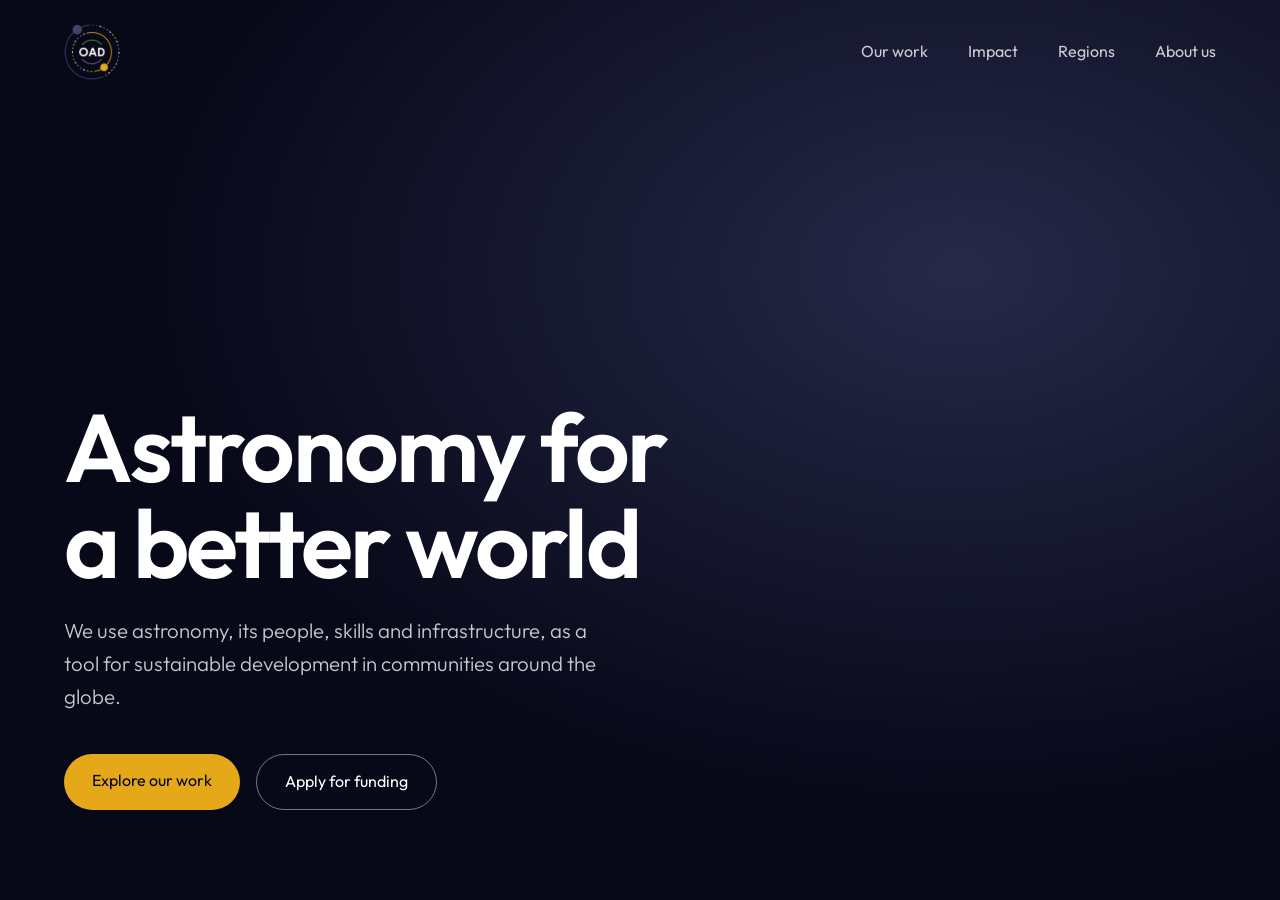
==== oad-concept/index.html @ fdd1cf69 "First version of hero section" ====
<!DOCTYPE html>
<html lang="en">
<head>
  <meta charset="UTF-8">
  <meta name="viewport" content="width=device-width, initial-scale=1">
  <title>IAU Office of Astronomy for Development</title>
  <meta name="description" content="The OAD uses astronomy as a tool for sustainable development around the world.">

  <!-- Font: Outfit from Google Fonts (we'll add Space Grotesk when we build the impact numbers) -->
  <link rel="preconnect" href="https://fonts.googleapis.com">
  <link rel="preconnect" href="https://fonts.gstatic.com" crossorigin>
  <link href="https://fonts.googleapis.com/css2?family=Outfit:wght@300;400;600&display=swap" rel="stylesheet">

  <link rel="stylesheet" href="css/styles.css">
</head>
<body>

  <!-- HEADER: sits on top of the hero, transparent background -->
  <header class="site-header">
    <a href="/" class="logo">
      <img src="assets/images/oad-symbol.png" alt="IAU Office of Astronomy for Development home" width="56" height="56">
    </a>

    <nav aria-label="Main">
      <ul class="nav-links">
        <li><a href="#work">Our work</a></li>
        <li><a href="#impact">Impact</a></li>
        <li><a href="#regions">Regions</a></li>
        <li><a href="#about">About us</a></li>
      </ul>
    </nav>
  </header>

  <main>
    <!-- HERO: the first screen. The night-sky video will go inside here next lesson. -->
    <section class="hero">
      <div class="hero-content">
        <h1>Astronomy for a better world</h1>
        <p class="hero-text">
          We use astronomy, its people, skills and infrastructure,
          as a tool for sustainable development in communities around the globe.
        </p>
        <div class="hero-actions">
          <a href="#work" class="button button-primary">Explore our work</a>
          <a href="#apply" class="button button-secondary">Apply for funding</a>
        </div>
      </div>
    </section>
  </main>

</body>
</html>
---- oad-concept/css/styles.css ----
/* =========================================
   1. DESIGN TOKENS
   Every colour and font is defined once here.
   ========================================= */
:root {
  --color-bg: #070818;       /* night sky: black tinted towards the logo's navy */
  --color-text: #FFFFFF;
  --color-text-soft: rgba(255, 255, 255, 0.78);
  --color-accent: #E4A818;   /* amber */
  --color-green: #54A030;
  --color-purple: #846898;
  --color-navy: #404470;

  --font-main: "Outfit", sans-serif;

  --space-page: clamp(1.25rem, 5vw, 4rem);  /* gap between content and screen edge */
}


/* =========================================
   2. RESET
   Browsers add their own default margins.
   We remove them so we start from zero.
   ========================================= */
*,
*::before,
*::after {
  box-sizing: border-box;
  margin: 0;
  padding: 0;
}

body {
  background-color: var(--color-bg);
  color: var(--color-text);
  font-family: var(--font-main);
  font-weight: 300;
  line-height: 1.6;
}

img {
  display: block;
  max-width: 100%;
}

a {
  color: inherit;
  text-decoration: none;
}

/* Visible outline when navigating with the keyboard (Tab key) */
:focus-visible {
  outline: 2px solid var(--color-accent);
  outline-offset: 4px;
}


/* =========================================
   3. HEADER
   ========================================= */
.site-header {
  position: absolute;   /* floats on top of the hero instead of pushing it down */
  top: 0;
  left: 0;
  right: 0;
  z-index: 10;

  display: flex;
  justify-content: space-between;
  align-items: center;
  padding: 1.5rem var(--space-page);
}

.nav-links {
  display: flex;
  gap: 2.5rem;
  list-style: none;
}

.nav-links a {
  font-weight: 400;
  font-size: 1rem;
  color: var(--color-text-soft);
  transition: color 0.2s;
}

.nav-links a:hover {
  color: var(--color-text);
}


/* =========================================
   4. HERO
   ========================================= */
.hero {
  position: relative;
  min-height: 100vh;    /* at least the full height of the screen */
  min-height: 100svh;   /* newer unit that behaves better on phones */

  display: flex;
  align-items: flex-end;   /* push the content to the bottom */
  padding: 8rem var(--space-page) clamp(3rem, 10vh, 6rem);

  /* PLACEHOLDER until the video arrives: a soft navy glow */
  background:
    radial-gradient(ellipse at 75% 30%, rgba(64, 68, 112, 0.55), transparent 60%),
    var(--color-bg);
}

.hero-content {
  max-width: 44rem;
}

.hero h1 {
  font-weight: 600;
  font-size: clamp(2.75rem, 7.5vw, 6.5rem);  /* min, preferred, max */
  line-height: 1;
  letter-spacing: -0.03em;
  max-width: 11ch;       /* about 11 characters per line */
  text-wrap: balance;    /* lets the browser even out the line lengths */
}

.hero-text {
  margin-top: 1.5rem;
  max-width: 34rem;
  font-size: clamp(1.05rem, 1.6vw, 1.3rem);
  color: var(--color-text-soft);
}

.hero-actions {
  display: flex;
  flex-wrap: wrap;
  gap: 1rem;
  margin-top: 2.5rem;
}


/* =========================================
   5. BUTTONS
   ========================================= */
.button {
  display: inline-block;
  padding: 0.9rem 1.75rem;
  border-radius: 999px;   /* fully rounded ends, echoing the logo's circles */
  font-weight: 400;
  font-size: 1rem;
  transition: background-color 0.2s, border-color 0.2s;
}

.button-primary {
  background-color: var(--color-accent);
  color: var(--color-bg);
}

.button-primary:hover {
  background-color: #F2BC3A;
}

.button-secondary {
  border: 1px solid rgba(255, 255, 255, 0.45);
}

.button-secondary:hover {
  border-color: var(--color-text);
}


/* =========================================
   6. SMALL SCREENS
   Rules inside here only apply when the screen
   is 720px wide or less (phones, small tablets).
   ========================================= */
@media (max-width: 720px) {
  .nav-links {
    display: none;   /* temporary: we'll build a mobile menu later */
  }
}
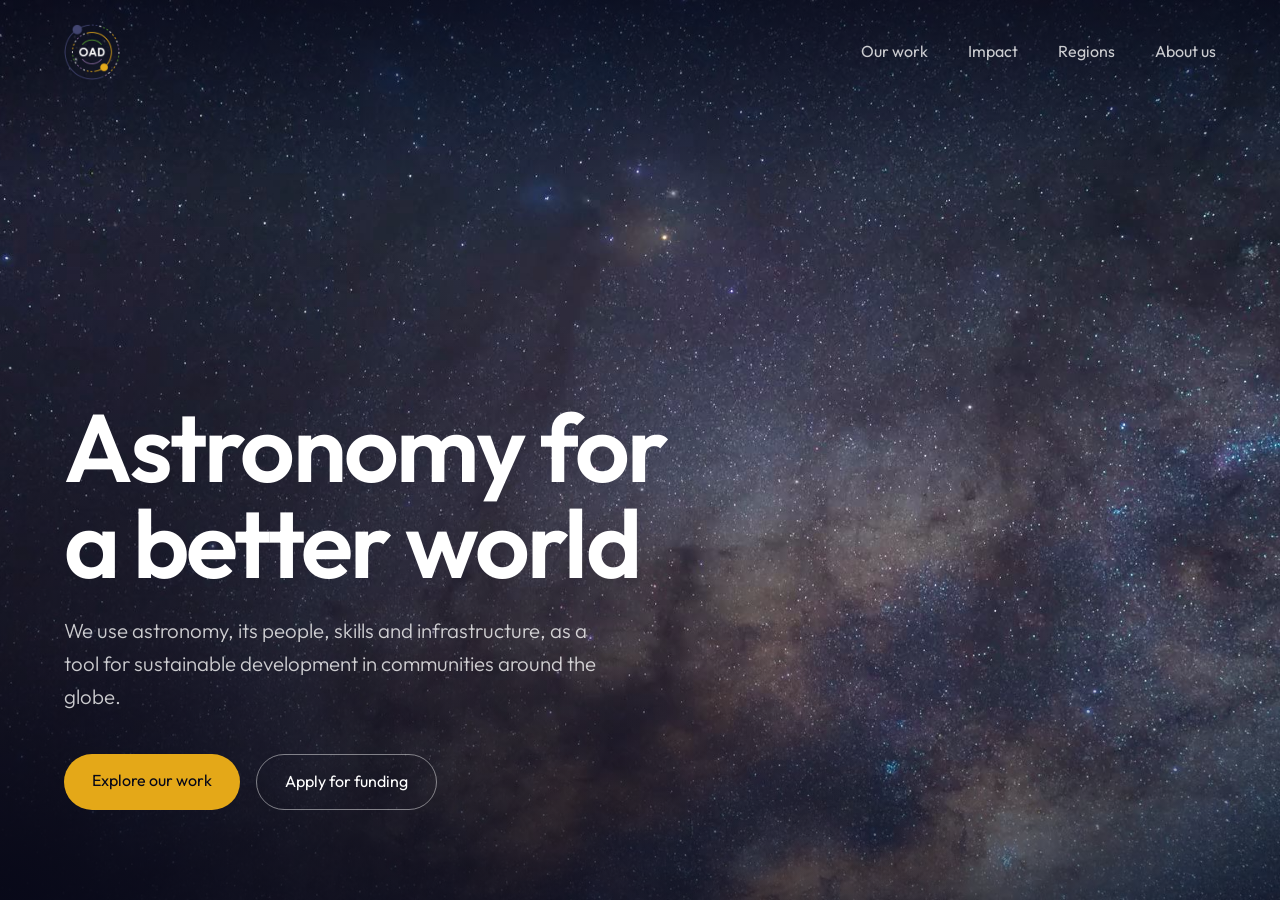
==== commit ce7a8d85: "Add Milky Way hero video with seamless loop" ====
--- a/oad-concept/index.html
+++ b/oad-concept/index.html
@@ -32,8 +32,26 @@
   </header>
 
   <main>
-    <!-- HERO: the first screen. The night-sky video will go inside here next lesson. -->
+    <!-- HERO: the first screen -->
     <section class="hero">
+
+      <!-- Background video. It starts empty on purpose: js/main.js only adds
+           the video files on screens where it makes sense (see that file).
+           Everyone else sees the poster image. -->
+      <video
+        class="hero-video"
+        muted
+        loop
+        playsinline
+        preload="none"
+        poster="assets/video/milky-way-poster.jpg"
+        data-src="assets/video/milky-way.mp4"
+        aria-hidden="true">
+      </video>
+
+      <!-- Dark gradient between the video and the text, so the text stays readable -->
+      <div class="hero-overlay"></div>
+
       <div class="hero-content">
         <h1>Astronomy for a better world</h1>
         <p class="hero-text">
@@ -45,8 +63,21 @@
           <a href="#apply" class="button button-secondary">Apply for funding</a>
         </div>
       </div>
+
+      <!-- Pause button for the video (hidden until the video actually plays) -->
+      <button class="video-toggle" type="button" aria-label="Pause background video" hidden>
+        <svg class="icon-pause" viewBox="0 0 24 24" width="18" height="18" aria-hidden="true">
+          <rect x="6" y="5" width="4" height="14" rx="1" fill="currentColor"/>
+          <rect x="14" y="5" width="4" height="14" rx="1" fill="currentColor"/>
+        </svg>
+        <svg class="icon-play" viewBox="0 0 24 24" width="18" height="18" aria-hidden="true">
+          <path d="M8 5.5v13a1 1 0 0 0 1.5.86l10.5-6.5a1 1 0 0 0 0-1.72L9.5 4.64A1 1 0 0 0 8 5.5z" fill="currentColor"/>
+        </svg>
+      </button>
     </section>
   </main>
 
+  <!-- JavaScript goes last, so the page content loads first -->
+  <script src="js/main.js" defer></script>
 </body>
 </html>
--- a/oad-concept/css/styles.css
+++ b/oad-concept/css/styles.css
@@ -101,13 +101,38 @@
   align-items: flex-end;   /* push the content to the bottom */
   padding: 8rem var(--space-page) clamp(3rem, 10vh, 6rem);
 
-  /* PLACEHOLDER until the video arrives: a soft navy glow */
+  overflow: hidden;   /* anything bigger than the hero gets cut off */
+  background-color: var(--color-bg);
+}
+
+/* The video fills the whole hero, like a background image.
+   The hero is the stack: video (bottom) -> overlay -> content (top) */
+.hero-video {
+  position: absolute;
+  inset: 0;            /* shorthand for top: 0; right: 0; bottom: 0; left: 0 */
+  width: 100%;
+  height: 100%;
+  object-fit: cover;   /* fill the space, cropping edges instead of stretching */
+  z-index: 0;
+}
+
+.hero-overlay {
+  position: absolute;
+  inset: 0;
+  z-index: 1;
+  /* Gradients layered on top of each other:
+     1. top edge, behind the navigation
+     2. a soft glow of darkness from the bottom-left corner, behind the text
+     3. a light fade along the bottom, so the next section blends in */
   background:
-    radial-gradient(ellipse at 75% 30%, rgba(64, 68, 112, 0.55), transparent 60%),
-    var(--color-bg);
+    linear-gradient(to bottom, rgba(7, 8, 24, 0.7) 0%, transparent 20%),
+    radial-gradient(ellipse 75% 80% at 0% 100%, rgba(7, 8, 24, 0.9) 0%, rgba(7, 8, 24, 0.55) 45%, transparent 100%),
+    linear-gradient(to top, rgba(7, 8, 24, 0.6) 0%, transparent 30%);
 }
 
 .hero-content {
+  position: relative;  /* needed so z-index works */
+  z-index: 2;
   max-width: 44rem;
 }
 
@@ -166,7 +191,42 @@
 
 
 /* =========================================
-   6. SMALL SCREENS
+   6. VIDEO PAUSE BUTTON
+   ========================================= */
+.video-toggle {
+  position: absolute;
+  right: var(--space-page);
+  bottom: clamp(3rem, 10vh, 6rem);
+  z-index: 2;
+
+  display: grid;
+  place-items: center;   /* centres the icon */
+  width: 2.75rem;
+  height: 2.75rem;
+  border-radius: 50%;
+  border: 1px solid rgba(255, 255, 255, 0.45);
+  background: rgba(7, 8, 24, 0.35);
+  color: var(--color-text);
+  cursor: pointer;
+  transition: border-color 0.2s;
+}
+
+.video-toggle:hover {
+  border-color: var(--color-text);
+}
+
+.video-toggle[hidden] {
+  display: none;
+}
+
+/* Show the pause icon while playing, the play icon while paused */
+.video-toggle .icon-play { display: none; }
+.video-toggle.is-paused .icon-play { display: block; }
+.video-toggle.is-paused .icon-pause { display: none; }
+
+
+/* =========================================
+   7. SMALL SCREENS
    Rules inside here only apply when the screen
    is 720px wide or less (phones, small tablets).
    ========================================= */
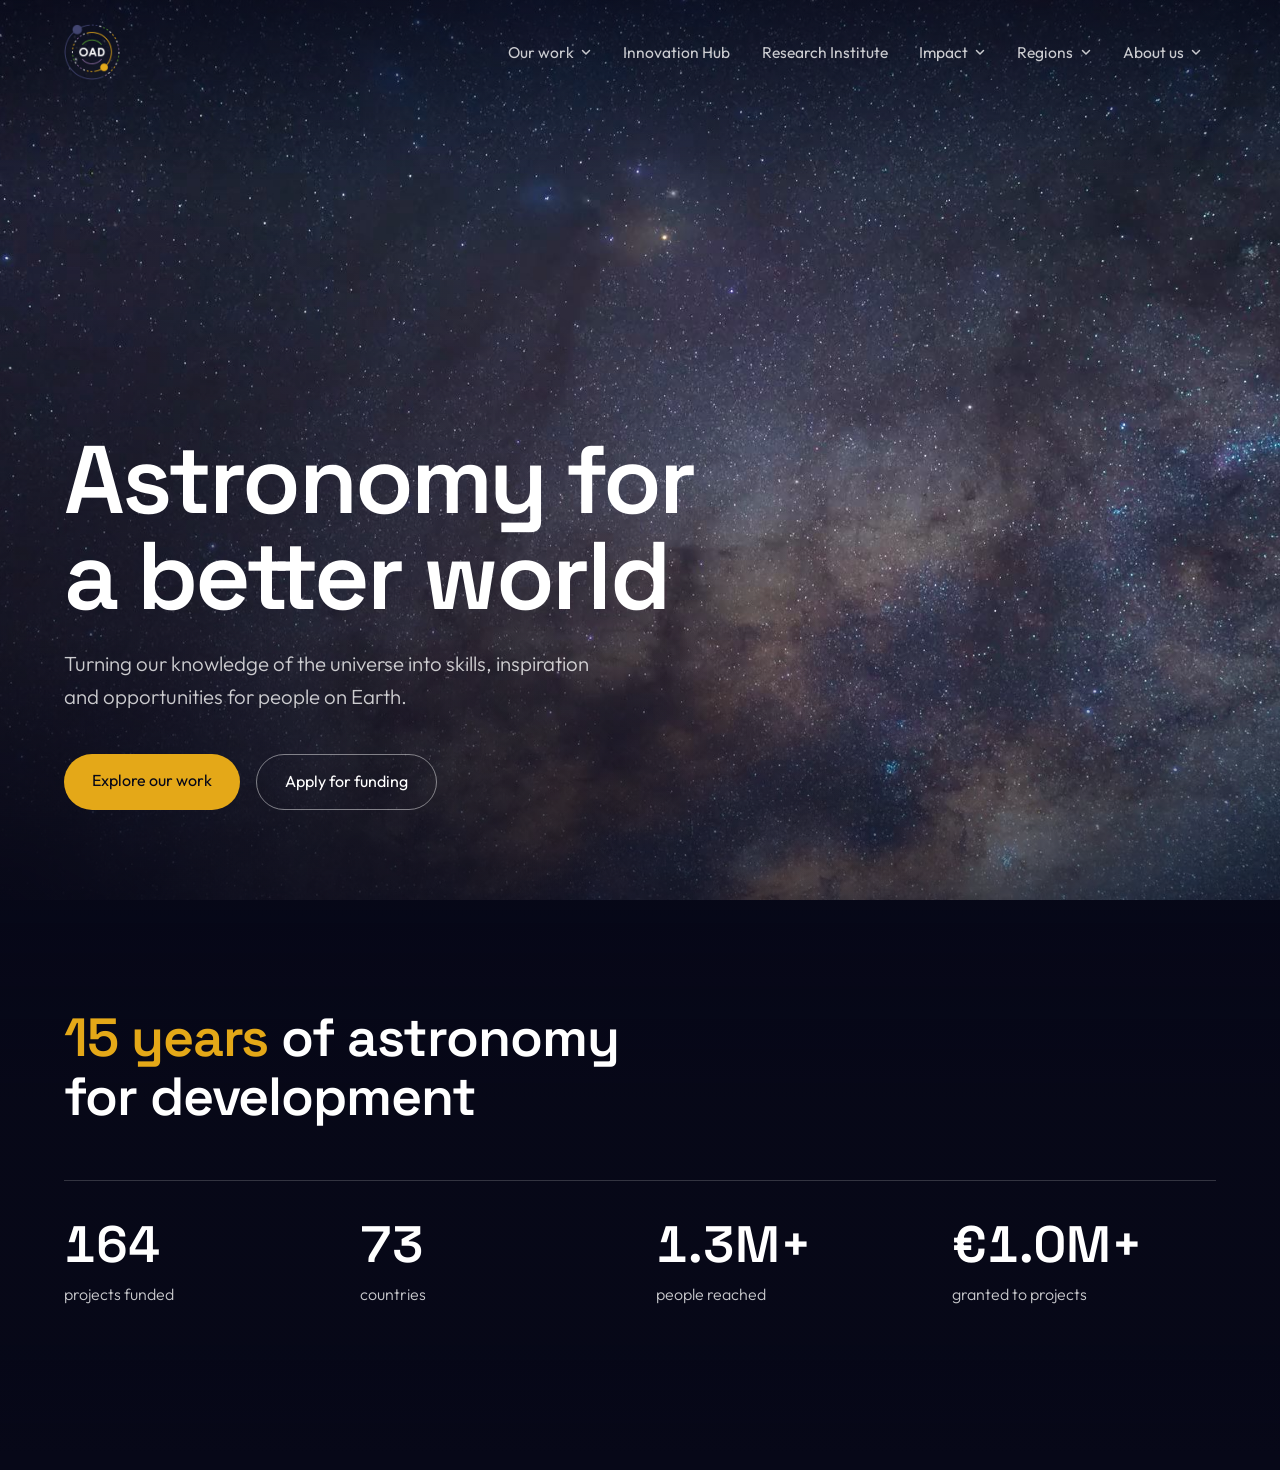
==== commit aef15ddf: "Fix seam line and horizontal scroll from impact overlay, start counting when numbers are on screen" ====
--- a/oad-concept/index.html
+++ b/oad-concept/index.html
@@ -6,10 +6,10 @@
   <title>IAU Office of Astronomy for Development</title>
   <meta name="description" content="The OAD uses astronomy as a tool for sustainable development around the world.">
 
-  <!-- Font: Outfit from Google Fonts (we'll add Space Grotesk when we build the impact numbers) -->
+  <!-- Fonts from Google Fonts: Outfit (text) and Space Grotesk (headline) -->
   <link rel="preconnect" href="https://fonts.googleapis.com">
   <link rel="preconnect" href="https://fonts.gstatic.com" crossorigin>
-  <link href="https://fonts.googleapis.com/css2?family=Outfit:wght@300;400;600&display=swap" rel="stylesheet">
+  <link href="https://fonts.googleapis.com/css2?family=Outfit:wght@300;400;600&family=Space+Grotesk:wght@600&display=swap" rel="stylesheet">
 
   <link rel="stylesheet" href="css/styles.css">
 </head>
@@ -17,64 +17,166 @@
 
   <!-- HEADER: sits on top of the hero, transparent background -->
   <header class="site-header">
-    <a href="/" class="logo">
+    <!-- The logo is the link to the home page -->
+    <a href="index.html" class="logo">
       <img src="assets/images/oad-symbol.png" alt="IAU Office of Astronomy for Development home" width="56" height="56">
     </a>
 
-    <nav aria-label="Main">
-      <ul class="nav-links">
-        <li><a href="#work">Our work</a></li>
-        <li><a href="#impact">Impact</a></li>
-        <li><a href="#regions">Regions</a></li>
-        <li><a href="#about">About us</a></li>
+    <!-- Menu button: only visible on tablets and phones -->
+    <button class="menu-toggle" type="button" aria-expanded="false" aria-controls="main-nav">
+      <span class="menu-toggle-label">Menu</span>
+      <span class="menu-icon" aria-hidden="true"></span>
+    </button>
+
+    <!-- Main navigation. For now, links go to the pages on the current astro4dev.org site. -->
+    <nav id="main-nav" class="main-nav" aria-label="Main">
+      <ul class="nav-list">
+        <li class="nav-item">
+          <button class="nav-link submenu-toggle" type="button" aria-expanded="false" aria-controls="submenu-work">
+            Our work
+            <svg class="chevron" viewBox="0 0 12 12" width="12" height="12" aria-hidden="true"><path d="M2.5 4.5 6 8l3.5-3.5" fill="none" stroke="currentColor" stroke-width="1.5" stroke-linecap="round" stroke-linejoin="round"/></svg>
+          </button>
+          <ul class="submenu" id="submenu-work">
+            <li><a href="https://astro4dev.org/cfp/">Apply for funding</a></li>
+            <li><a href="https://astro4dev.org/projects-search/">Projects funded</a></li>
+            <li><a href="https://astro4dev.org/themes/theme-1-sustainable-local-socio-economic-development-through-astronomy/astrotourism/">Flagship 1: Astrotourism</a></li>
+            <li><a href="https://astro4dev.org/themes/theme-2-celebrating-our-common-humanity-through-astronomy/astronomy-mental-health/">Flagship 2: Astronomy for mental health</a></li>
+            <li><a href="https://astro4dev.org/themes/theme-3-astronomy-knowledge-and-skills-for-development/flagship-project-3-astronomy-for-skills-development/">Flagship 3: Astro 4 Skills</a></li>
+            <li><a href="https://astro4dev.org/resources/">Resources</a></li>
+            <li><a href="https://astro4dev.org/2026-recommended-projects/">2026 recommended projects</a></li>
+          </ul>
+        </li>
+        <li class="nav-item">
+          <a class="nav-link" href="https://astro4dev.org/oad-innovation-hub/">Innovation Hub</a>
+        </li>
+        <li class="nav-item">
+          <a class="nav-link" href="https://astro4dev.org/research/">Research Institute</a>
+        </li>
+        <li class="nav-item">
+          <button class="nav-link submenu-toggle" type="button" aria-expanded="false" aria-controls="submenu-impact">
+            Impact
+            <svg class="chevron" viewBox="0 0 12 12" width="12" height="12" aria-hidden="true"><path d="M2.5 4.5 6 8l3.5-3.5" fill="none" stroke="currentColor" stroke-width="1.5" stroke-linecap="round" stroke-linejoin="round"/></svg>
+          </button>
+          <ul class="submenu" id="submenu-impact">
+            <li><a href="https://astro4dev.org/projects-impact/">Overview</a></li>
+            <li><a href="https://astro4dev.org/case-studies/">Case studies</a></li>
+            <li><a href="https://astro4dev.org/reports/">Reports</a></li>
+            <li><a href="https://astro4dev.org/oad-external-review-2021/">External review 2021</a></li>
+            <li><a href="https://astro4dev.org/oad-external-review-2015/">External review 2015</a></li>
+          </ul>
+        </li>
+        <li class="nav-item">
+          <button class="nav-link submenu-toggle" type="button" aria-expanded="false" aria-controls="submenu-regions">
+            Regions
+            <svg class="chevron" viewBox="0 0 12 12" width="12" height="12" aria-hidden="true"><path d="M2.5 4.5 6 8l3.5-3.5" fill="none" stroke="currentColor" stroke-width="1.5" stroke-linecap="round" stroke-linejoin="round"/></svg>
+          </button>
+          <ul class="submenu" id="submenu-regions">
+            <li><a href="https://astro4dev.org/regions/">Regional offices</a></li>
+            <li><a href="https://astro4dev.org/regional-offices-activities/">Activities</a></li>
+            <li><a href="https://astro4dev.org/oad-new-regions-opportunity/">New regions</a></li>
+          </ul>
+        </li>
+        <li class="nav-item">
+          <button class="nav-link submenu-toggle" type="button" aria-expanded="false" aria-controls="submenu-about">
+            About us
+            <svg class="chevron" viewBox="0 0 12 12" width="12" height="12" aria-hidden="true"><path d="M2.5 4.5 6 8l3.5-3.5" fill="none" stroke="currentColor" stroke-width="1.5" stroke-linecap="round" stroke-linejoin="round"/></svg>
+          </button>
+          <ul class="submenu" id="submenu-about">
+            <li><a href="https://astro4dev.org/aboutiauoad/">Overview</a></li>
+            <li><a href="https://astro4dev.org/oadteam/">OAD team</a></li>
+            <li><a href="https://astro4dev.org/review-panel/">Review panel</a></li>
+            <li><a href="https://astro4dev.org/aboutiauoad/oversight/">Oversight</a></li>
+            <li><a href="https://astro4dev.org/aboutiauoad/partners-networks/">Partners and networks</a></li>
+          </ul>
+        </li>
       </ul>
     </nav>
   </header>
 
   <main>
-    <!-- HERO: the first screen -->
-    <section class="hero">
 
-      <!-- Background video. It starts empty on purpose: js/main.js only adds
-           the video files on screens where it makes sense (see that file).
+    <!-- SKY: the hero and the impact numbers share one background video.
+         The video layer pins itself to the top of the screen while both
+         sections scroll over it, then fades into the page background. -->
+    <div class="sky">
+
+      <!-- The video layer. The video starts empty on purpose: js/main.js only
+           adds the video file on screens where it makes sense (see that file).
            Everyone else sees the poster image. -->
-      <video
-        class="hero-video"
-        muted
-        loop
-        playsinline
-        preload="none"
-        poster="assets/video/milky-way-poster.jpg"
-        data-src="assets/video/milky-way.mp4"
-        aria-hidden="true">
-      </video>
-
-      <!-- Dark gradient between the video and the text, so the text stays readable -->
-      <div class="hero-overlay"></div>
-
-      <div class="hero-content">
-        <h1>Astronomy for a better world</h1>
-        <p class="hero-text">
-          We use astronomy, its people, skills and infrastructure,
-          as a tool for sustainable development in communities around the globe.
-        </p>
-        <div class="hero-actions">
-          <a href="#work" class="button button-primary">Explore our work</a>
-          <a href="#apply" class="button button-secondary">Apply for funding</a>
-        </div>
+      <div class="sky-media">
+        <video
+          class="hero-video"
+          muted
+          loop
+          playsinline
+          preload="none"
+          poster="assets/video/milky-way-poster.jpg"
+          data-src="assets/video/milky-way.mp4"
+          aria-hidden="true">
+        </video>
       </div>
 
-      <!-- Pause button for the video (hidden until the video actually plays) -->
-      <button class="video-toggle" type="button" aria-label="Pause background video" hidden>
-        <svg class="icon-pause" viewBox="0 0 24 24" width="18" height="18" aria-hidden="true">
-          <rect x="6" y="5" width="4" height="14" rx="1" fill="currentColor"/>
-          <rect x="14" y="5" width="4" height="14" rx="1" fill="currentColor"/>
-        </svg>
-        <svg class="icon-play" viewBox="0 0 24 24" width="18" height="18" aria-hidden="true">
-          <path d="M8 5.5v13a1 1 0 0 0 1.5.86l10.5-6.5a1 1 0 0 0 0-1.72L9.5 4.64A1 1 0 0 0 8 5.5z" fill="currentColor"/>
-        </svg>
-      </button>
-    </section>
+      <!-- Dissolves the sky into the solid page background at the very bottom -->
+      <div class="sky-fade"></div>
+
+      <div class="sky-content">
+
+        <!-- HERO: the first screen -->
+        <section class="hero">
+
+          <!-- Dark gradient between the video and the text, so the text stays readable -->
+          <div class="hero-overlay"></div>
+
+          <div class="hero-content">
+            <h1>Astronomy for a better world</h1>
+            <p class="hero-text">
+              Turning our knowledge of the universe into skills, inspiration and opportunities for people on Earth.
+            </p>
+            <div class="hero-actions">
+              <a href="https://astro4dev.org/projects-search/" class="button button-primary">Explore our work</a>
+              <a href="https://astro4dev.org/cfp/" class="button button-secondary">Apply for funding</a>
+            </div>
+          </div>
+
+        </section>
+
+        <!-- IMPACT: the proof, in four numbers. The finished numbers are written
+             here in the HTML, so the page is correct without JavaScript and screen
+             readers get the real values. js/main.js counts up to them. -->
+        <section class="impact" id="impact">
+
+          <!-- Darkens the video behind the numbers so the text stays readable -->
+          <div class="impact-overlay"></div>
+
+          <div class="impact-content">
+            <h2 class="impact-heading">
+              <span class="impact-years">15 years</span> of astronomy for development
+            </h2>
+
+            <ul class="stats">
+              <li class="stat">
+                <p class="stat-number" data-count>254</p>
+                <p class="stat-label">projects funded</p>
+              </li>
+              <li class="stat">
+                <p class="stat-number" data-count>114</p>
+                <p class="stat-label">countries</p>
+              </li>
+              <li class="stat">
+                <p class="stat-number" data-count data-decimals="1">2M+</p>
+                <p class="stat-label">people reached</p>
+              </li>
+              <li class="stat">
+                <p class="stat-number" data-count data-decimals="1">€1.5M+</p>
+                <p class="stat-label">granted to projects</p>
+              </li>
+            </ul>
+          </div>
+
+        </section>
+
+      </div>
+    </div>
   </main>
 
   <!-- JavaScript goes last, so the page content loads first -->
--- a/oad-concept/css/styles.css
+++ b/oad-concept/css/styles.css
@@ -12,6 +12,7 @@
   --color-navy: #404470;
 
   --font-main: "Outfit", sans-serif;
+  --font-heading: "Space Grotesk", sans-serif;   /* try "Outfit", sans-serif here to compare */
 
   --space-page: clamp(1.25rem, 5vw, 4rem);  /* gap between content and screen edge */
 }
@@ -56,7 +57,9 @@
 
 
 /* =========================================
-   3. HEADER
+   3. HEADER AND NAVIGATION
+   Desktop version first. The phone/tablet version
+   is in section 8 at the bottom.
    ========================================= */
 .site-header {
   position: absolute;   /* floats on top of the hero instead of pushing it down */
@@ -71,26 +74,145 @@
   padding: 1.5rem var(--space-page);
 }
 
-.nav-links {
+.logo {
+  position: relative;
+  z-index: 20;   /* stays on top of the open mobile menu */
+}
+
+.menu-toggle {
+  display: none;   /* hidden on desktop */
+}
+
+.nav-list {
   display: flex;
-  gap: 2.5rem;
+  align-items: center;
+  gap: 0.25rem;
   list-style: none;
 }
 
-.nav-links a {
+.nav-item {
+  position: relative;   /* the dropdown positions itself relative to this */
+}
+
+/* .nav-link is used on both <a> links and <button>s, so it resets button styles */
+.nav-link {
+  display: flex;
+  align-items: center;
+  gap: 0.4rem;
+  padding: 0.6rem 0.85rem;
+  border: 0;
+  background: none;
+  font: inherit;
   font-weight: 400;
-  font-size: 1rem;
+  font-size: 0.975rem;
   color: var(--color-text-soft);
+  cursor: pointer;
   transition: color 0.2s;
 }
 
-.nav-links a:hover {
+.nav-link:hover,
+.submenu-toggle[aria-expanded="true"] {
   color: var(--color-text);
 }
 
-
-/* =========================================
-   4. HERO
+.chevron {
+  transition: transform 0.2s;
+}
+
+/* Flip the arrow when the dropdown is open */
+.submenu-toggle[aria-expanded="true"] .chevron {
+  transform: rotate(180deg);
+}
+
+/* The dropdown panel */
+.submenu {
+  display: none;
+  position: absolute;
+  top: calc(100% + 0.5rem);
+  left: 0;
+  min-width: 15rem;
+  padding: 0.5rem;
+  list-style: none;
+  background: rgba(12, 13, 34, 0.97);
+  border: 1px solid rgba(255, 255, 255, 0.1);
+  border-radius: 1rem;
+}
+
+/* JavaScript sets aria-expanded="true" on the button; CSS reads it and shows the panel */
+.submenu-toggle[aria-expanded="true"] + .submenu {
+  display: block;
+}
+
+/* The last two dropdowns open towards the left so they don't go off screen */
+.nav-item:nth-last-child(-n+2) .submenu {
+  left: auto;
+  right: 0;
+}
+
+.submenu a {
+  display: block;
+  padding: 0.6rem 0.85rem;
+  border-radius: 0.6rem;
+  font-size: 0.95rem;
+  color: var(--color-text-soft);
+  white-space: nowrap;
+  transition: background-color 0.2s, color 0.2s;
+}
+
+.submenu a:hover {
+  background-color: rgba(255, 255, 255, 0.06);
+  color: var(--color-text);
+}
+
+
+/* =========================================
+   4. SKY
+   The hero and the impact numbers share one background
+   video. The video layer is "sticky": it pins itself to
+   the top of the screen for as long as .sky is on screen,
+   so the sky stays still while the sections scroll over it.
+
+   Careful: never put overflow: hidden on .sky. Any ancestor
+   with that property stops position: sticky working at all.
+   ========================================= */
+.sky {
+  position: relative;
+}
+
+.sky-media {
+  position: sticky;
+  top: 0;
+  height: 100vh;
+  overflow: hidden;   /* clips the video to one screenful */
+  z-index: 0;
+  background-color: var(--color-bg);   /* what you see before the poster loads */
+}
+
+/* The sticky layer above still takes up its own space in the layout,
+   so the content is pulled back up over it by exactly the same amount.
+   These two heights must always match. */
+.sky-content {
+  position: relative;
+  z-index: 2;
+  margin-top: -100vh;
+}
+
+/* Fades the sky into the solid page background at the end of the last
+   section, so whatever comes next starts on dark */
+.sky-fade {
+  position: absolute;
+  left: 0;
+  right: 0;
+  bottom: -1px;
+  height: clamp(6rem, 14vh, 10rem);
+  z-index: 1;
+  background: linear-gradient(to bottom, transparent, var(--color-bg) 85%);
+  pointer-events: none;   /* never blocks a click */
+}
+
+
+/* =========================================
+   5. HERO
    ========================================= */
 .hero {
   position: relative;
@@ -102,7 +224,6 @@
   padding: 8rem var(--space-page) clamp(3rem, 10vh, 6rem);
 
   overflow: hidden;   /* anything bigger than the hero gets cut off */
-  background-color: var(--color-bg);
 }
 
 /* The video fills the whole hero, like a background image.
@@ -118,7 +239,7 @@
 
 .hero-overlay {
   position: absolute;
-  inset: 0;
+  inset: -1px;   /* 1px bigger on every side, so no hairline gaps on scaled screens */
   z-index: 1;
   /* Gradients layered on top of each other:
      1. top edge, behind the navigation
@@ -137,6 +258,7 @@
 }
 
 .hero h1 {
+  font-family: var(--font-heading);
   font-weight: 600;
   font-size: clamp(2.75rem, 7.5vw, 6.5rem);  /* min, preferred, max */
   line-height: 1;
@@ -161,7 +283,79 @@
 
 
 /* =========================================
-   5. BUTTONS
+   6. IMPACT NUMBERS
+   Sits on the same sky as the hero (see section 4).
+   ========================================= */
+.impact {
+  position: relative;
+  padding: clamp(5rem, 12vh, 8rem) var(--space-page) clamp(8rem, 18vh, 12rem);
+}
+
+/* Darkens the video behind the numbers. It starts at the same darkness as
+   the bottom of the hero overlay, so there is no visible seam between them.
+   inset: 0, not -1px: .impact doesn't clip its overflow like .hero does, so a
+   bigger overlay would stack on the hero's bottom edge (a dark line) and
+   stick out past the right edge (a horizontal scrollbar). */
+.impact-overlay {
+  position: absolute;
+  inset: 0;
+  z-index: 0;
+  background: linear-gradient(to bottom,
+    rgba(7, 8, 24, 0.6) 0%,
+    rgba(7, 8, 24, 0.86) 35%,
+    rgba(7, 8, 24, 0.86) 100%);
+}
+
+.impact-content {
+  position: relative;   /* needed so z-index works */
+  z-index: 1;
+  max-width: 72rem;     /* left-aligned like the hero, not centred */
+}
+
+.impact-heading {
+  font-family: var(--font-heading);
+  font-weight: 600;
+  font-size: clamp(2rem, 4.2vw, 3.5rem);
+  line-height: 1.1;
+  letter-spacing: -0.02em;
+  max-width: 20ch;
+  text-wrap: balance;
+}
+
+.impact-years {
+  color: var(--color-accent);
+}
+
+/* The four numbers, with one thin line above the whole row */
+.stats {
+  display: grid;
+  grid-template-columns: repeat(4, 1fr);   /* four equal columns, so the layout
+                                              never moves while the numbers count */
+  gap: 2.5rem 2rem;
+  margin-top: clamp(2.5rem, 6vh, 4rem);
+  padding-top: clamp(2rem, 4vh, 3rem);
+  border-top: 1px solid rgba(255, 255, 255, 0.18);
+  list-style: none;
+}
+
+.stat-number {
+  font-family: var(--font-heading);
+  font-weight: 600;
+  font-size: clamp(2.25rem, 4vw, 3.25rem);
+  line-height: 1.1;
+  font-variant-numeric: tabular-nums;   /* every digit the same width, so the
+                                           numbers don't jitter while counting */
+}
+
+.stat-label {
+  margin-top: 0.5rem;
+  font-size: 1rem;
+  color: var(--color-text-soft);
+}
+
+
+/* =========================================
+   7. BUTTONS
    ========================================= */
 .button {
   display: inline-block;
@@ -191,47 +385,123 @@
 
 
 /* =========================================
-   6. VIDEO PAUSE BUTTON
-   ========================================= */
-.video-toggle {
-  position: absolute;
-  right: var(--space-page);
-  bottom: clamp(3rem, 10vh, 6rem);
-  z-index: 2;
-
-  display: grid;
-  place-items: center;   /* centres the icon */
-  width: 2.75rem;
-  height: 2.75rem;
-  border-radius: 50%;
-  border: 1px solid rgba(255, 255, 255, 0.45);
-  background: rgba(7, 8, 24, 0.35);
-  color: var(--color-text);
-  cursor: pointer;
-  transition: border-color 0.2s;
-}
-
-.video-toggle:hover {
-  border-color: var(--color-text);
-}
-
-.video-toggle[hidden] {
-  display: none;
-}
-
-/* Show the pause icon while playing, the play icon while paused */
-.video-toggle .icon-play { display: none; }
-.video-toggle.is-paused .icon-play { display: block; }
-.video-toggle.is-paused .icon-pause { display: none; }
-
-
-/* =========================================
-   7. SMALL SCREENS
+   8. TABLETS AND PHONES
    Rules inside here only apply when the screen
-   is 720px wide or less (phones, small tablets).
-   ========================================= */
+   is 1024px wide or less. The full navigation
+   no longer fits, so it becomes a menu.
+   ========================================= */
+@media (max-width: 1024px) {
+
+  .menu-toggle {
+    display: flex;
+    align-items: center;
+    gap: 0.75rem;
+    position: relative;
+    z-index: 20;
+    padding: 0.6rem 1.1rem;
+    border: 1px solid rgba(255, 255, 255, 0.45);
+    border-radius: 999px;
+    background: rgba(7, 8, 24, 0.35);
+    font: inherit;
+    font-size: 0.95rem;
+    color: var(--color-text);
+    cursor: pointer;
+  }
+
+  /* Two lines drawn with CSS that turn into an X when the menu is open */
+  .menu-icon {
+    position: relative;
+    width: 1rem;
+    height: 0.6rem;
+  }
+
+  .menu-icon::before,
+  .menu-icon::after {
+    content: "";
+    position: absolute;
+    left: 0;
+    width: 100%;
+    height: 1.5px;
+    background-color: currentColor;
+    transition: transform 0.25s, top 0.25s;
+  }
+
+  .menu-icon::before { top: 0; }
+  .menu-icon::after  { top: calc(100% - 1.5px); }
+
+  .menu-toggle[aria-expanded="true"] .menu-icon::before {
+    top: calc(50% - 0.75px);
+    transform: rotate(45deg);
+  }
+
+  .menu-toggle[aria-expanded="true"] .menu-icon::after {
+    top: calc(50% - 0.75px);
+    transform: rotate(-45deg);
+  }
+
+  /* The menu covers the whole screen */
+  .main-nav {
+    display: none;
+    position: fixed;
+    inset: 0;
+    z-index: 15;
+    padding: 7rem var(--space-page) 3rem;
+    background-color: var(--color-bg);
+    overflow-y: auto;   /* scroll inside the menu if it's taller than the screen */
+  }
+
+  .menu-toggle[aria-expanded="true"] + .main-nav {
+    display: block;
+  }
+
+  .nav-list {
+    flex-direction: column;
+    align-items: stretch;
+    gap: 0;
+    max-width: 36rem;
+  }
+
+  .nav-item {
+    border-bottom: 1px solid rgba(255, 255, 255, 0.1);
+  }
+
+  .nav-link {
+    width: 100%;
+    justify-content: space-between;
+    padding: 1.1rem 0;
+    font-size: 1.35rem;
+    color: var(--color-text);
+  }
+
+  /* Dropdowns become simple lists that open underneath (an "accordion") */
+  .submenu,
+  .nav-item:nth-last-child(-n+2) .submenu {
+    position: static;
+    min-width: 0;
+    padding: 0 0 1rem;
+    background: none;
+    border: 0;
+  }
+
+  .submenu a {
+    padding: 0.6rem 0;
+    font-size: 1.05rem;
+    white-space: normal;
+  }
+
+  .submenu a:hover {
+    background: none;
+  }
+}
+
+/* Phones: the four numbers become a 2 by 2 grid */
 @media (max-width: 720px) {
-  .nav-links {
-    display: none;   /* temporary: we'll build a mobile menu later */
-  }
-}
+  .stats {
+    grid-template-columns: repeat(2, 1fr);
+  }
+}
+
+/* Stops the page behind the menu from scrolling while it's open */
+body.menu-open {
+  overflow: hidden;
+}
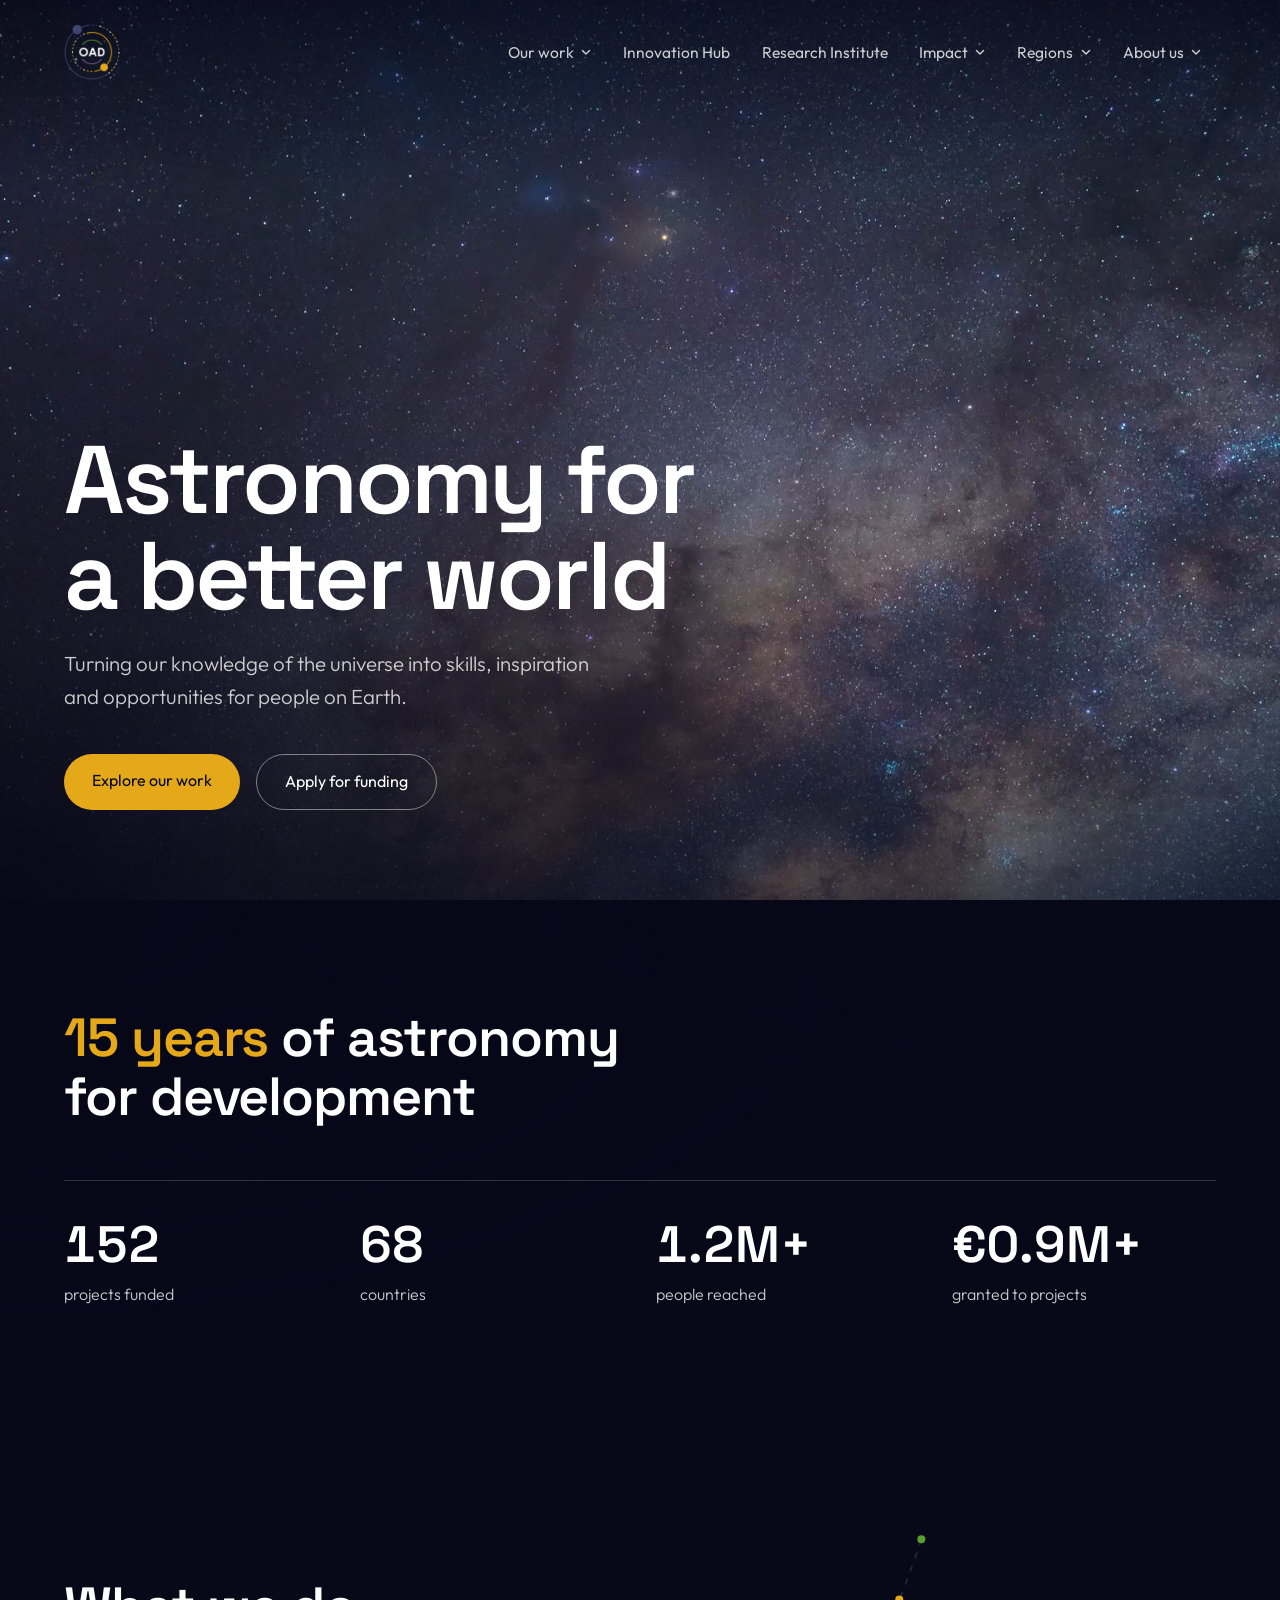
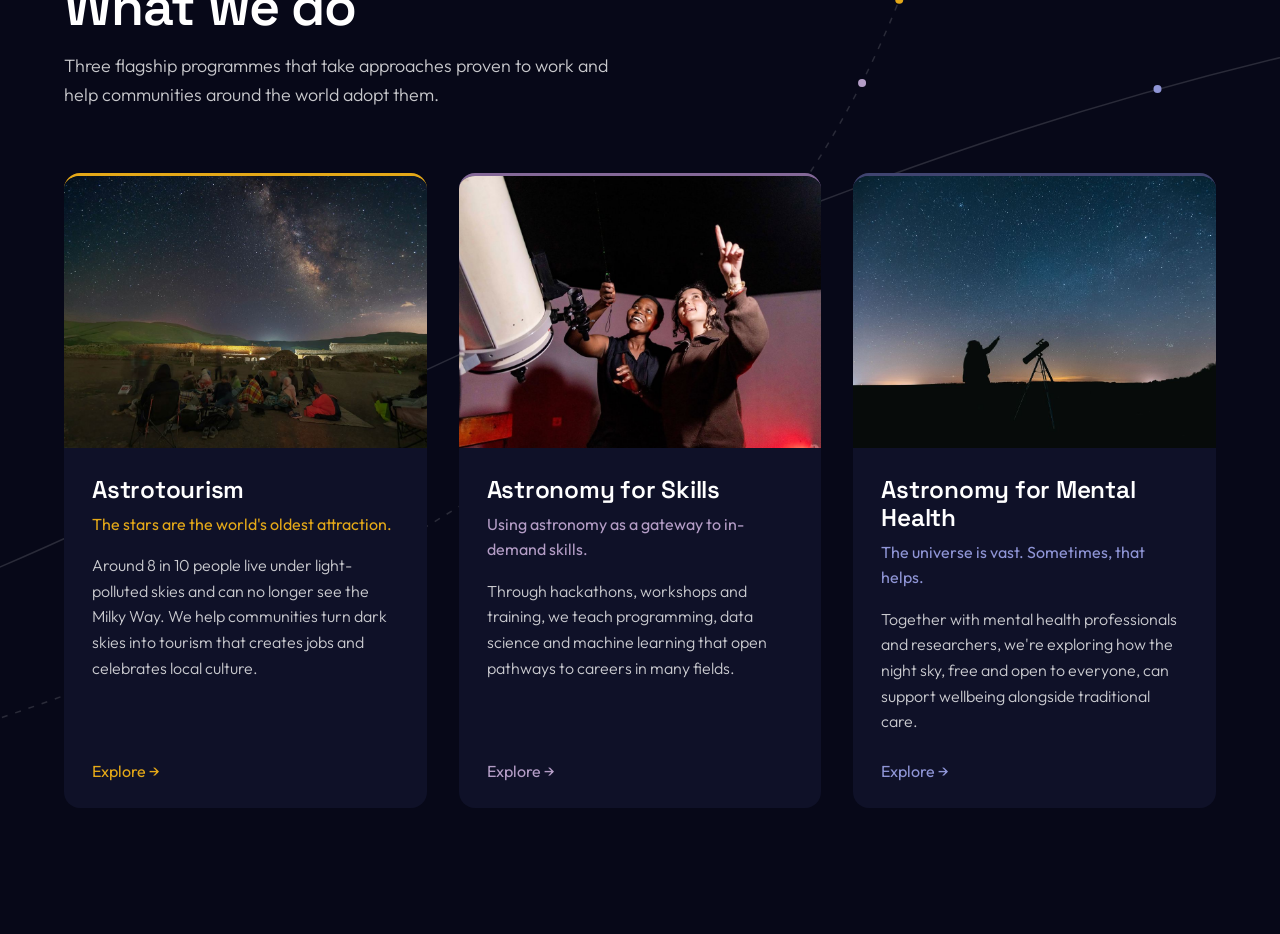
==== commit 0f0282d8: "Centre card and number rows, move Skills card to the middle, start dashed orbit at a green dot" ====
--- a/oad-concept/index.html
+++ b/oad-concept/index.html
@@ -40,8 +40,8 @@
             <li><a href="https://astro4dev.org/cfp/">Apply for funding</a></li>
             <li><a href="https://astro4dev.org/projects-search/">Projects funded</a></li>
             <li><a href="https://astro4dev.org/themes/theme-1-sustainable-local-socio-economic-development-through-astronomy/astrotourism/">Flagship 1: Astrotourism</a></li>
-            <li><a href="https://astro4dev.org/themes/theme-2-celebrating-our-common-humanity-through-astronomy/astronomy-mental-health/">Flagship 2: Astronomy for mental health</a></li>
-            <li><a href="https://astro4dev.org/themes/theme-3-astronomy-knowledge-and-skills-for-development/flagship-project-3-astronomy-for-skills-development/">Flagship 3: Astro 4 Skills</a></li>
+            <li><a href="https://astro4dev.org/themes/theme-2-celebrating-our-common-humanity-through-astronomy/astronomy-mental-health/">Flagship 2: Astronomy for Mental Health</a></li>
+            <li><a href="https://astro4dev.org/themes/theme-3-astronomy-knowledge-and-skills-for-development/flagship-project-3-astronomy-for-skills-development/">Flagship 3: Astronomy for Skills</a></li>
             <li><a href="https://astro4dev.org/resources/">Resources</a></li>
             <li><a href="https://astro4dev.org/2026-recommended-projects/">2026 recommended projects</a></li>
           </ul>
@@ -133,7 +133,7 @@
               Turning our knowledge of the universe into skills, inspiration and opportunities for people on Earth.
             </p>
             <div class="hero-actions">
-              <a href="https://astro4dev.org/projects-search/" class="button button-primary">Explore our work</a>
+              <a href="#work" class="button button-primary">Explore our work</a>
               <a href="https://astro4dev.org/cfp/" class="button button-secondary">Apply for funding</a>
             </div>
           </div>
@@ -177,6 +177,89 @@
 
       </div>
     </div>
+
+    <!-- WHAT WE DO: the three flagship programmes, on a solid background (the sky
+         has faded out by here). Each card is one link: the heading's link is
+         "stretched" over the whole card in css/styles.css, so the card is clickable
+         but screen readers only hear the programme name as the link text. -->
+    <section class="work" id="work">
+
+      <!-- Orbit lines, inspired by the logo. Decorative, desktop only. They sit behind
+           the cards, so they show above the cards and through the gaps between them.
+           The viewBox is very wide and anchored in the middle (xMidYMin) because the
+           card row is centred at a fixed maximum width: this keeps the drawing lined up
+           with the cards at every desktop width.
+           The dashed orbit starts at the green dot and leaves through the left side;
+           the solid one crosses from the left side to the right side. -->
+      <svg class="work-orbits" viewBox="0 0 2560 1060" preserveAspectRatio="xMidYMin slice" aria-hidden="true" focusable="false">
+        <g fill="none" stroke="#FFFFFF" stroke-opacity="0.14" stroke-width="1.5">
+          <path d="M -60 900 C 800 800 1300 150 2620 90" vector-effect="non-scaling-stroke" />
+          <path d="M 1560 70 C 1450 400 1150 820 -60 1010" stroke-dasharray="6 8" vector-effect="non-scaling-stroke" />
+        </g>
+        <circle cx="1560" cy="70" r="4" fill="#54A030" />
+        <circle cx="1538" cy="130" r="4" fill="#E4A818" />
+        <circle cx="1501" cy="213" r="4" fill="#B49DC6" />
+        <circle cx="1795" cy="219" r="4" fill="#8F95D6" />
+      </svg>
+
+      <div class="work-content">
+        <h2 class="work-heading">What we do</h2>
+        <p class="work-intro">
+          Three flagship programmes that take approaches proven to work and help communities around the world adopt them.
+        </p>
+
+        <ul class="cards">
+          <li class="card-item card-astrotourism">
+            <article class="card">
+              <div class="card-photo">
+                <img src="assets/images/flagships/astrotourism.jpg" alt="A group of people on blankets and camping chairs under a starry sky, with the Milky Way arching over the hills." width="1200" height="800" loading="lazy">
+              </div>
+              <div class="card-body">
+                <h3 class="card-heading"><a class="card-link" href="https://astrotourism.astro4dev.org/">Astrotourism</a></h3>
+                <p class="card-tagline">The stars are the world's oldest attraction.</p>
+                <p class="card-text">
+                  Around 8 in 10 people live under light-polluted skies and can no longer see the Milky Way. We help communities turn dark skies into tourism that creates jobs and celebrates local culture.
+                </p>
+                <p class="card-explore" aria-hidden="true">Explore <span class="card-arrow">→</span></p>
+              </div>
+            </article>
+          </li>
+
+          <li class="card-item card-skills">
+            <article class="card">
+              <div class="card-photo">
+                <img src="assets/images/flagships/skills.jpg" alt="Two smiling women at a large observatory telescope, one pointing up at the sky." width="1200" height="800" loading="lazy">
+              </div>
+              <div class="card-body">
+                <h3 class="card-heading"><a class="card-link" href="https://astro4dev.org/themes/theme-3-astronomy-knowledge-and-skills-for-development/flagship-project-3-astronomy-for-skills-development/">Astronomy for Skills</a></h3>
+                <p class="card-tagline">Using astronomy as a gateway to in-demand skills.</p>
+                <p class="card-text">
+                  Through hackathons, workshops and training, we teach programming, data science and machine learning that open pathways to careers in many fields.
+                </p>
+                <p class="card-explore" aria-hidden="true">Explore <span class="card-arrow">→</span></p>
+              </div>
+            </article>
+          </li>
+
+          <li class="card-item card-mental-health">
+            <article class="card">
+              <div class="card-photo">
+                <img src="assets/images/flagships/mental-health.jpg" alt="The silhouette of a person pointing at a starry sky beside a telescope on a tripod." width="1200" height="800" loading="lazy">
+              </div>
+              <div class="card-body">
+                <h3 class="card-heading"><a class="card-link" href="https://mentalhealth.astro4dev.org/">Astronomy for Mental Health</a></h3>
+                <p class="card-tagline">The universe is vast. Sometimes, that helps.</p>
+                <p class="card-text">
+                  Together with mental health professionals and researchers, we're exploring how the night sky, free and open to everyone, can support wellbeing alongside traditional care.
+                </p>
+                <p class="card-explore" aria-hidden="true">Explore <span class="card-arrow">→</span></p>
+              </div>
+            </article>
+          </li>
+        </ul>
+      </div>
+
+    </section>
   </main>
 
   <!-- JavaScript goes last, so the page content loads first -->
--- a/oad-concept/css/styles.css
+++ b/oad-concept/css/styles.css
@@ -9,7 +9,12 @@
   --color-accent: #E4A818;   /* amber */
   --color-green: #54A030;
   --color-purple: #846898;
+  --color-purple-light: #B49DC6;   /* purple tint, readable as text on dark */
   --color-navy: #404470;
+  --color-navy-light: #8F95D6;     /* navy tint, readable as text on dark */
+
+  --color-surface: #0F1128;         /* cards: a touch lighter than the page */
+  --color-surface-hover: #151838;
 
   --font-main: "Outfit", sans-serif;
   --font-heading: "Space Grotesk", sans-serif;   /* try "Outfit", sans-serif here to compare */
@@ -59,7 +64,7 @@
 /* =========================================
    3. HEADER AND NAVIGATION
    Desktop version first. The phone/tablet version
-   is in section 8 at the bottom.
+   is in section 9 at the bottom.
    ========================================= */
 .site-header {
   position: absolute;   /* floats on top of the hero instead of pushing it down */
@@ -291,8 +296,11 @@
   padding: clamp(5rem, 12vh, 8rem) var(--space-page) clamp(8rem, 18vh, 12rem);
 }
 
-/* Darkens the video behind the numbers. It starts at the same darkness as
-   the bottom of the hero overlay, so there is no visible seam between them.
+/* Darkens the video behind the numbers. Its top edge must match the bottom
+   edge of the hero overlay exactly, or you see a change in brightness there:
+   1. the hero's bottom-left shadow, mirrored: same shape, anchored at the
+      top-left instead, so it carries on across the join and fades out below
+   2. an even darkening that starts at the hero's bottom darkness (0.6)
    inset: 0, not -1px: .impact doesn't clip its overflow like .hero does, so a
    bigger overlay would stack on the hero's bottom edge (a dark line) and
    stick out past the right edge (a horizontal scrollbar). */
@@ -300,16 +308,14 @@
   position: absolute;
   inset: 0;
   z-index: 0;
-  background: linear-gradient(to bottom,
-    rgba(7, 8, 24, 0.6) 0%,
-    rgba(7, 8, 24, 0.86) 35%,
-    rgba(7, 8, 24, 0.86) 100%);
+  background:
+    radial-gradient(ellipse 75% 80% at 0% 0%, rgba(7, 8, 24, 0.9) 0%, rgba(7, 8, 24, 0.55) 45%, transparent 100%),
+    linear-gradient(to bottom, rgba(7, 8, 24, 0.6) 0%, rgba(7, 8, 24, 0.86) 35%, rgba(7, 8, 24, 0.86) 100%);
 }
 
 .impact-content {
   position: relative;   /* needed so z-index works */
-  z-index: 1;
-  max-width: 72rem;     /* left-aligned like the hero, not centred */
+  z-index: 1;           /* no max-width: the heading lines up with the hero text */
 }
 
 .impact-heading {
@@ -332,6 +338,8 @@
   grid-template-columns: repeat(4, 1fr);   /* four equal columns, so the layout
                                               never moves while the numbers count */
   gap: 2.5rem 2rem;
+  max-width: 72rem;
+  margin-inline: auto;  /* equal space left and right: centres the row */
   margin-top: clamp(2.5rem, 6vh, 4rem);
   padding-top: clamp(2rem, 4vh, 3rem);
   border-top: 1px solid rgba(255, 255, 255, 0.18);
@@ -355,7 +363,178 @@
 
 
 /* =========================================
-   7. BUTTONS
+   7. WHAT WE DO
+   Three flagship cards on a solid background.
+   ========================================= */
+.work {
+  position: relative;
+  padding: clamp(5rem, 12vh, 8rem) var(--space-page) clamp(6rem, 14vh, 10rem);
+  background-color: var(--color-bg);
+}
+
+/* The orbit lines fill the section, behind everything else in it */
+.work-orbits {
+  position: absolute;
+  inset: 0;
+  width: 100%;
+  height: 100%;
+  z-index: 0;
+  pointer-events: none;
+}
+
+.work-content {
+  position: relative;   /* sits above the orbit lines */
+  z-index: 1;           /* no max-width: the heading lines up with the hero text */
+}
+
+.work-heading {
+  font-family: var(--font-heading);
+  font-weight: 600;
+  font-size: clamp(2rem, 4.2vw, 3.5rem);
+  line-height: 1.1;
+  letter-spacing: -0.02em;
+}
+
+.work-intro {
+  margin-top: 1rem;
+  max-width: 36rem;
+  font-size: clamp(1.05rem, 1.4vw, 1.2rem);
+  color: var(--color-text-soft);
+}
+
+.cards {
+  display: grid;
+  grid-template-columns: repeat(3, 1fr);
+  gap: 2rem;
+  max-width: 72rem;
+  margin-inline: auto;  /* equal space left and right: centres the row */
+  margin-top: clamp(3rem, 7vh, 4.5rem);
+  list-style: none;
+}
+
+/* Each programme's colours, set as variables on its list item.
+   Everything inside (and the phone thread drawn by the list item) reads them. */
+.card-astrotourism {
+  --card-line: var(--color-accent);
+  --card-text: var(--color-accent);
+}
+
+.card-mental-health {
+  --card-line: var(--color-navy);
+  --card-text: var(--color-navy-light);
+}
+
+.card-skills {
+  --card-line: var(--color-purple);
+  --card-text: var(--color-purple-light);
+}
+
+.card-item {
+  position: relative;   /* the phone thread positions itself relative to this */
+  display: flex;        /* lets the card inside stretch to the full row height */
+}
+
+.card {
+  position: relative;   /* the stretched link's invisible box fills this */
+  flex: 1;
+  display: flex;
+  flex-direction: column;
+  overflow: hidden;     /* clips the photo to the rounded corners */
+  border-top: 3px solid var(--card-line);
+  border-radius: 1rem;
+  background-color: var(--color-surface);
+  transition: background-color 0.3s;
+}
+
+.card-photo {
+  aspect-ratio: 4 / 3;
+  overflow: hidden;     /* keeps the hover zoom inside the photo frame */
+}
+
+.card-photo img {
+  width: 100%;
+  height: 100%;
+  object-fit: cover;    /* the photos are 3:2, so the sides get trimmed to fit 4:3 */
+  transition: transform 0.6s ease;
+}
+
+.card-body {
+  flex: 1;              /* fills the rest of the card, so "Explore" can sit at the bottom */
+  display: flex;
+  flex-direction: column;
+  padding: 1.75rem 1.75rem 1.5rem;
+}
+
+.card-heading {
+  font-family: var(--font-heading);
+  font-weight: 600;
+  font-size: clamp(1.4rem, 1.9vw, 1.75rem);
+  line-height: 1.15;
+  letter-spacing: -0.01em;
+}
+
+/* STRETCHED LINK: only the heading is a real link, but its invisible ::after box
+   is stretched over the whole card (the nearest position: relative parent),
+   so clicking anywhere on the card follows the link */
+.card-link::after {
+  content: "";
+  position: absolute;
+  inset: 0;
+}
+
+.card-tagline {
+  margin-top: 0.5rem;
+  font-weight: 400;
+  color: var(--card-text);
+}
+
+.card-text {
+  margin-top: 1rem;
+  color: var(--color-text-soft);
+}
+
+.card-explore {
+  margin-top: auto;     /* pushes it to the bottom, so it lines up across the cards */
+  padding-top: 1.5rem;
+  font-weight: 400;
+  color: var(--card-text);
+}
+
+/* Hover and keyboard focus: slightly brighter card, gentle photo zoom */
+.card:hover,
+.card:has(.card-link:focus-visible) {
+  background-color: var(--color-surface-hover);
+}
+
+.card:hover .card-photo img {
+  transform: scale(1.04);
+}
+
+/* When tabbing, outline the whole card instead of just the heading text.
+   :has() means "a card that contains a focused link". */
+.card:has(.card-link:focus-visible) {
+  outline: 2px solid var(--color-accent);
+  outline-offset: 4px;
+}
+
+.card-link:focus-visible {
+  outline: none;
+}
+
+/* Nothing moves for people who have asked for reduced motion */
+@media (prefers-reduced-motion: reduce) {
+  .card-photo img {
+    transition: none;
+  }
+
+  .card:hover .card-photo img {
+    transform: none;
+  }
+}
+
+
+/* =========================================
+   8. BUTTONS
    ========================================= */
 .button {
   display: inline-block;
@@ -385,23 +564,31 @@
 
 
 /* =========================================
-   8. TABLETS AND PHONES
+   9. TABLETS AND PHONES
    Rules inside here only apply when the screen
    is 1024px wide or less. The full navigation
    no longer fits, so it becomes a menu.
    ========================================= */
 @media (max-width: 1024px) {
 
+  /* The Menu button stays pinned to the top-right of the screen while the page
+     scrolls, so the menu is always one tap away. position: fixed places it
+     relative to the screen, not the page. It starts lined up with the middle
+     of the logo: header padding (1.5rem) + half the logo (28px), then
+     translateY(-50%) moves it up by half its own height to centre it there. */
   .menu-toggle {
     display: flex;
     align-items: center;
     gap: 0.75rem;
-    position: relative;
+    position: fixed;
+    top: calc(1.5rem + 28px);
+    right: var(--space-page);
+    transform: translateY(-50%);
     z-index: 20;
     padding: 0.6rem 1.1rem;
     border: 1px solid rgba(255, 255, 255, 0.45);
     border-radius: 999px;
-    background: rgba(7, 8, 24, 0.35);
+    background: rgba(12, 13, 34, 0.85);   /* solid enough to read over anything that scrolls under it */
     font: inherit;
     font-size: 0.95rem;
     color: var(--color-text);
@@ -492,6 +679,41 @@
   .submenu a:hover {
     background: none;
   }
+
+  /* What we do: no orbit drawing; the cards stack in one column */
+  .work-orbits {
+    display: none;
+  }
+
+  .cards {
+    grid-template-columns: 1fr;
+    max-width: 34rem;
+    gap: 4rem;   /* extra room for the thread between cards */
+  }
+
+  /* A short dashed thread up through the gap to the card above.
+     Every card except the first draws one ("+" means "directly after another"). */
+  .card-item + .card-item::before {
+    content: "";
+    position: absolute;
+    top: -4rem;
+    left: 50%;
+    height: 4rem;
+    border-left: 1.5px dashed rgba(255, 255, 255, 0.16);
+  }
+
+  /* ...with a small dot in the middle, in this (the next) card's colour */
+  .card-item + .card-item::after {
+    content: "";
+    position: absolute;
+    top: -2rem;
+    left: 50%;
+    width: 7px;
+    height: 7px;
+    border-radius: 50%;
+    background-color: var(--card-text);
+    transform: translate(calc(-50% + 0.75px), -50%);   /* centre it on the line */
+  }
 }
 
 /* Phones: the four numbers become a 2 by 2 grid */
